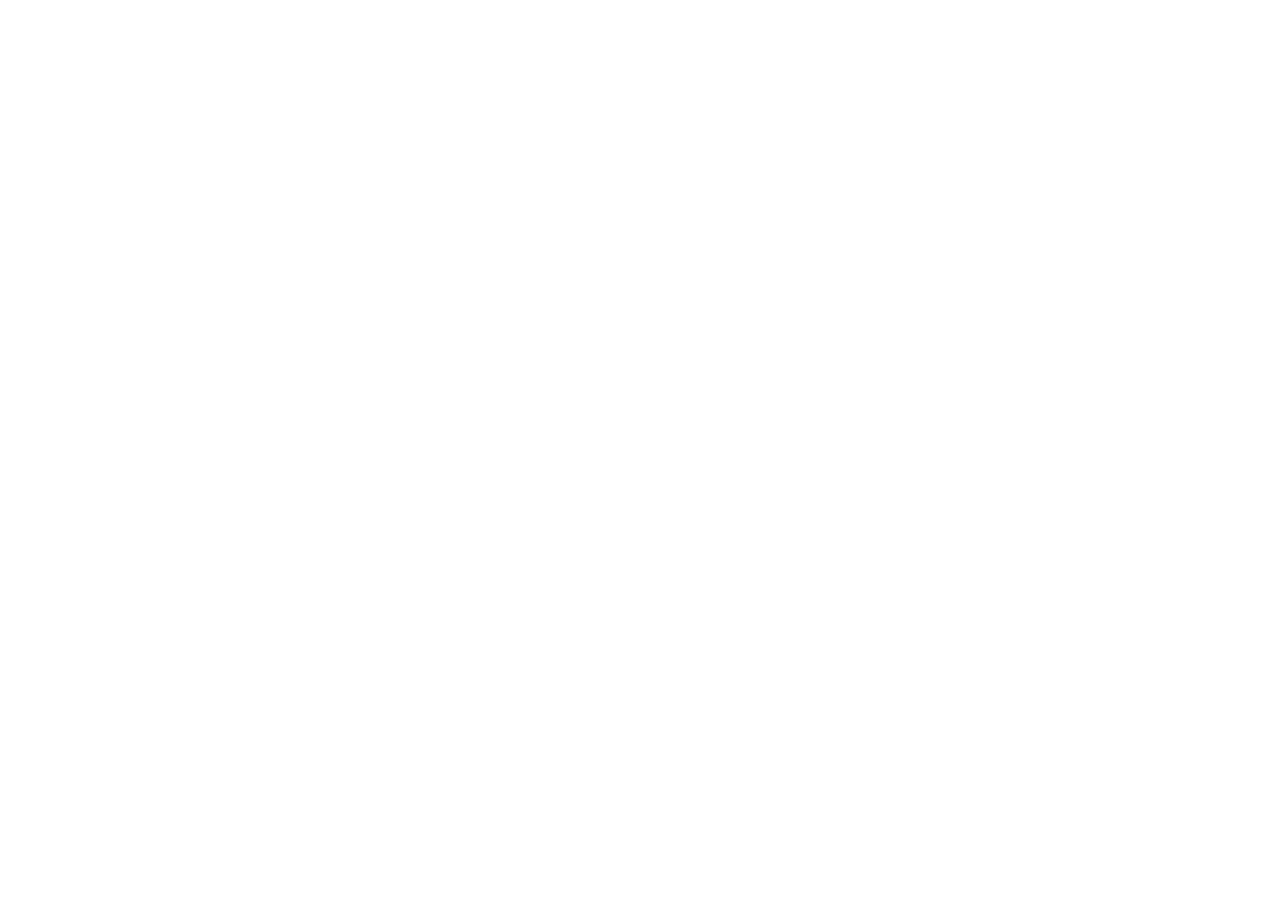
==== pages/donate/index.html @ bb73baeb "docs: upload all files" ====
<!DOCTYPE html>
<html lang="en">
  <head>
    <meta charset="UTF-8" />
    <meta name="viewport" content="width=device-width, initial-scale=1.0" />
    <meta http-equiv="X-UA-Compatible" content="ie=edge" />
    <link rel="icon" href="../../assets/icons/bamboo.png" />
    <link rel="stylesheet" href="" />
    <title>Online Zoo</title>
  </head>
  <body>
  </body>
</html>
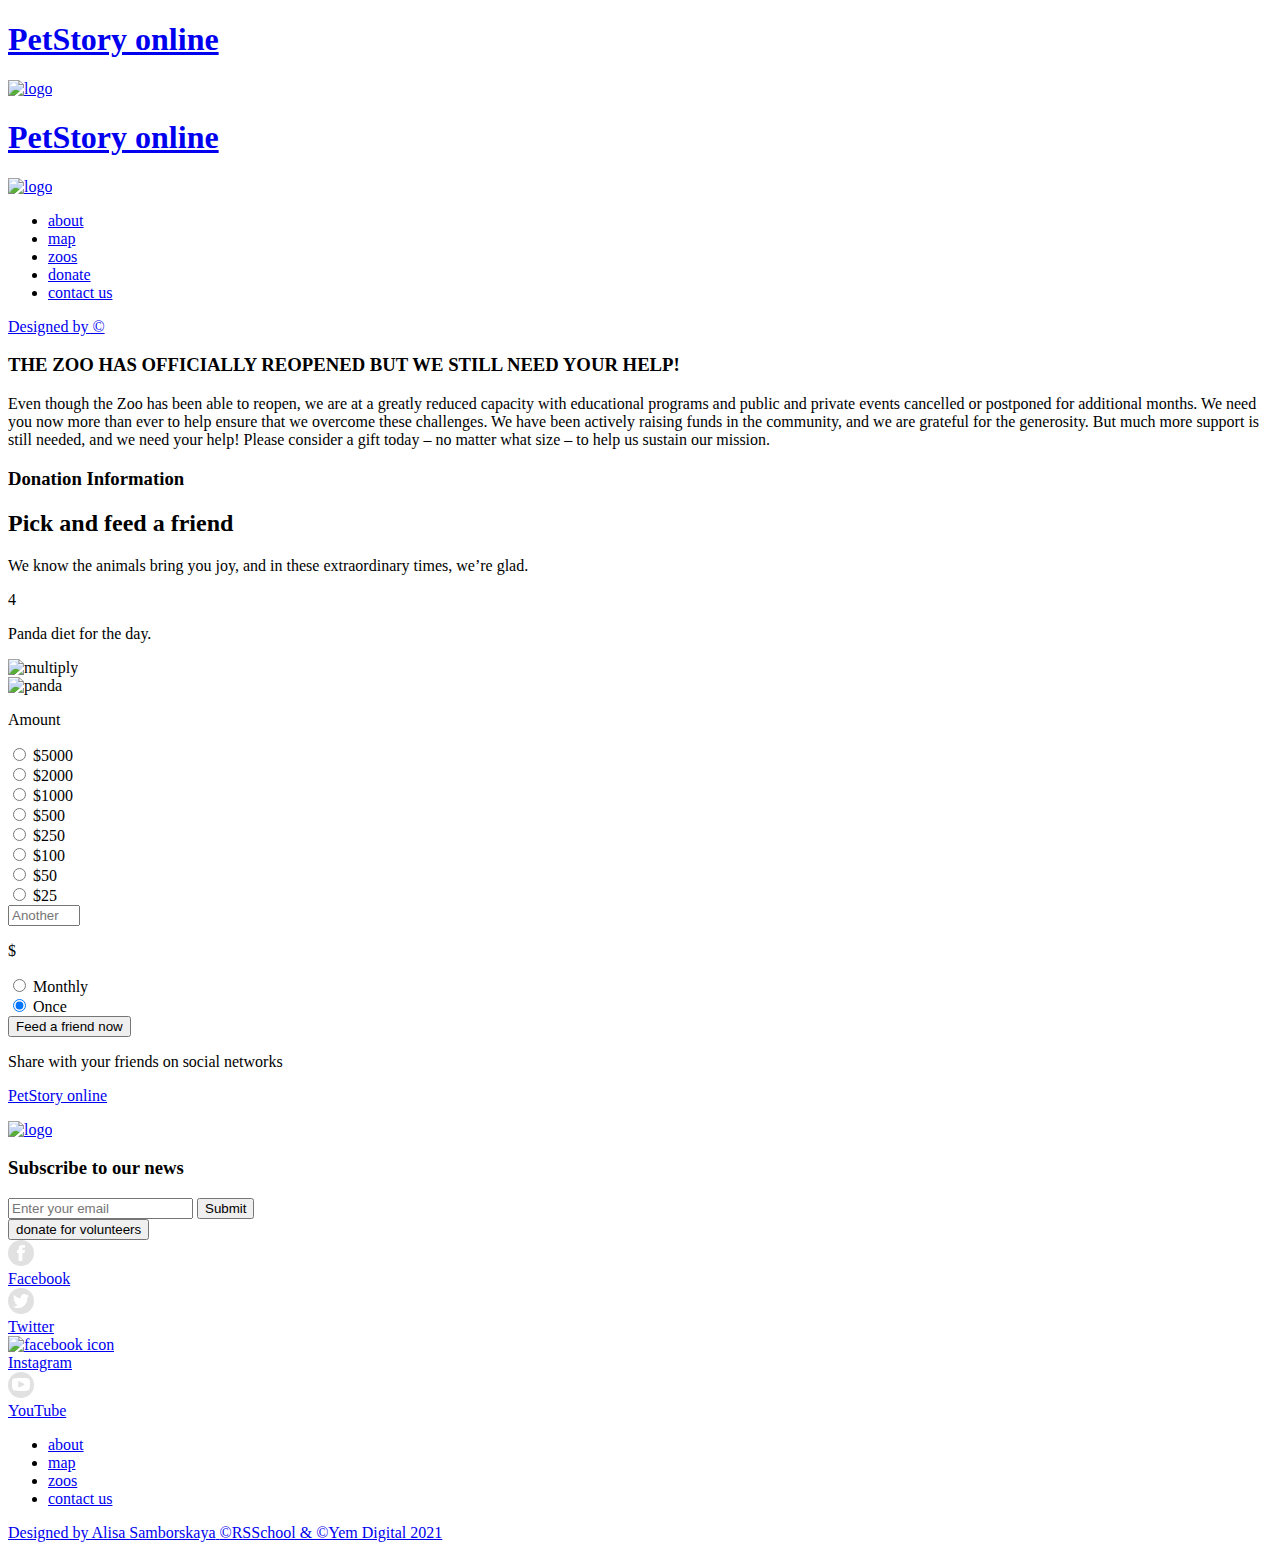
==== commit 130d4192: "update: index.html" ====
--- a/pages/donate/index.html
+++ b/pages/donate/index.html
@@ -1,13 +1,255 @@
 <!DOCTYPE html>
 <html lang="en">
-  <head>
-    <meta charset="UTF-8" />
-    <meta name="viewport" content="width=device-width, initial-scale=1.0" />
-    <meta http-equiv="X-UA-Compatible" content="ie=edge" />
-    <link rel="icon" href="../../assets/icons/bamboo.png" />
-    <link rel="stylesheet" href="" />
-    <title>Online Zoo</title>
-  </head>
-  <body>
-  </body>
+<head>
+    <meta charset="UTF-8">
+    <meta http-equiv="X-UA-Compatible" content="IE=edge">
+    <meta name="viewport" content="width=device-width, initial-scale=1.0">
+    <title>Donate</title>
+    <link rel="stylesheet" href="../../assets/styles/normalize.css">
+    <link rel="stylesheet" href="./style.css">
+    <link rel="icon" href="../../assets/icons/panda_icon.svg">
+</head>
+<body>
+    <div class="dark__wrapper"></div>
+    <header class="header" id="header">
+        <div class="container">
+            <div class="container__640">
+                <a href="../main/index.html">
+                    <div class="header__logo_640">
+                        <h1 class="logo__title_640">
+                            PetStory online
+                        </h1>
+                        <img class="logo__icon_640" src="../../assets/icons/bamboo.svg" alt="logo">
+                    </div>
+                </a>
+                <div class="header__burger burger">
+                    <span class="burger__line burger__line__first"></span>
+                    <span class="burger__line burger__line__second"></span>
+                    <span class="burger__line burger__line__third"></span>
+                </div>
+            </div>
+            <div class="header__container">
+                <a href="../main/index.html">
+                    <div class="header__logo">
+                        <h1 class="logo__title">
+                            PetStory online
+                        </h1>
+                        <img class="logo__icon" src="../../assets/icons/bamboo.svg" alt="logo">
+                    </div>
+                </a>
+                <nav class="nav">
+                    <ul class="header__list">
+                        <li class="header__item about__header">
+                            <a href="../main/index.html">about</a>
+                        </li>
+                        <li class="header__item">
+                            <a href="#map" class="header_link">map</a>
+                        </li>
+                        <li class="header__item">
+                            <a href="#zoos" class="header_link">zoos</a>
+                        </li>
+                        <li class="header__item donate__header">
+                            <a href="../donate/index.html" class="header_link">donate</a>
+                        </li>
+                        <li class="header__item">
+                            <a href="#contact" class="header_link">contact us</a>
+                        </li>
+                    </ul>
+                    <div class="design" id="design">
+                        <a href="https://www.figma.com/file/jfEFwkXVj1WRq7sUHDr8os/PetStory-online" target="_blank"><p class="design__link">Designed by &copy;</p></a> 
+                    </div>
+                    <div class="nav__close">
+                        <span class="nav__close__line"></span>
+                        <span class="nav__close__line"></span>
+                    </div>
+                </nav>
+            </div>
+        </div>
+    </header>
+    <main class="main">
+        <div class="intro"></div>
+        <section class="donate">
+            <div class="container">
+                <h3 class="donate__title">THE ZOO HAS OFFICIALLY REOPENED BUT WE STILL NEED YOUR HELP!</h3>
+                <p class="text">Even though the Zoo has been able to reopen, we are at a greatly reduced capacity with educational programs and public and private events cancelled or postponed for additional months. We need you now more than ever to help ensure that we overcome these challenges. We have been actively raising funds in the community, and we are grateful for the generosity.  But much more support is still needed, and we need your help! Please consider a gift today – no matter what size – to help us sustain our mission.</p>
+                <h3 class="information">Donation Information</h3>
+                <div class="pick__container">
+                    <h2 class="pick__title">Pick and feed a friend</h2>
+                    <p class="pick__info">We know the animals bring you joy, and in these extraordinary times, we’re glad.</p>
+                    <div class="panda__box">
+                        <div class="number">
+                            <p class="four">4</p>
+                            <p class="number__text">Panda diet for the day.</p>
+                        </div>
+                        <div class="multiply">
+                            <img src="../../assets/icons/x_icon.svg" alt="multiply" class="multiply__img">
+                        </div>
+                        <div class="panda">
+                            <img src="../../assets/icons/panda.svg" alt="panda" class="panda__img">
+                        </div>
+                    </div>
+                    <p class="amount">Amount</p>
+                    <div class="gradation__box">
+                        <div class="gradation__line">
+                            <div class="circle__box">
+                                <div class="gradation__circle value__5000">
+                                    <input type="radio" id="circle1" name="radio__range" class="radio__range" value="5000">
+                                    <label for="circle1" class="radio__range__label">
+                                        <span class='border1'></span><span class='border2'></span>
+                                        <span class="value"><span class="dollar__sign">&#36;</span>5000</span>
+                                    </label>
+                                </div>
+                                <div class="gradation__circle value__2000">
+                                    <input type="radio" id="circle2" name="radio__range" class="radio__range" value="2000">
+                                    <label for="circle2" class="radio__range__label">
+                                        <span class='border1'></span><span class='border2'></span>
+                                        <span class="value"><span class="dollar__sign">&#36;</span>2000</span>
+                                    </label>
+                                </div>
+                                <div class="gradation__circle value__1000">
+                                    <input type="radio" id="circle3" name="radio__range" class="radio__range" value="1000">
+                                    <label for="circle3" class="radio__range__label">
+                                        <span class='border1'></span><span class='border2'></span>
+                                        <span class="value"><span class="dollar__sign">&#36;</span>1000</span>
+                                    </label>
+                                </div>
+                                <div class="gradation__circle">
+                                    <input type="radio" id="circle4" name="radio__range" class="radio__range" value="500">
+                                    <label for="circle4" class="radio__range__label">
+                                        <span class='border1'></span><span class='border2'></span>
+                                        <span class="value"><span class="dollar__sign">&#36;</span>500</span>
+                                    </label>
+                                </div>
+                                <div class="gradation__circle">
+                                    <input type="radio" id="circle5" name="radio__range" class="radio__range" value="250">
+                                    <label for="circle5" class="radio__range__label">
+                                        <span class='border1'></span><span class='border2'></span>
+                                        <span class="value"><span class="dollar__sign">&#36;</span>250</span>
+                                    </label>
+                                </div>
+                                <div class="gradation__circle value__100">
+                                    <input type="radio" id="circle6" name="radio__range" class="radio__range" value="100">
+                                    <label for="circle6" class="radio__range__label">
+                                        <span class='border1'></span><span class='border2'></span>
+                                        <span class="value"><span class="dollar__sign">&#36;</span>100</span>
+                                    </label>
+                                </div>
+                                <div class="gradation__circle">
+                                    <input type="radio" id="circle7" name="radio__range" class="radio__range" value="50">
+                                    <label for="circle7" class="radio__range__label">
+                                        <span class='border1'></span><span class='border2'></span>
+                                        <span class="value"><span class="dollar__sign">&#36;</span>50</span>
+                                    </label>
+                                </div>
+                                <div class="gradation__circle">
+                                    <input type="radio" id="circle8" name="radio__range" class="radio__range" value="25">
+                                    <label for="circle8" class="radio__range__label">
+                                        <span class='border1'></span><span class='border2'></span>
+                                        <span class="value"><span class="dollar__sign">&#36;</span>25</span>
+                                    </label>
+                                </div>
+                            </div>
+                        </div>
+                    </div>
+                    <form class="amount__form" onsubmit="return false;">
+                        <div class="input__box">
+                            <input type="number" name="amount__input" onfocus="this.value=''" class="amount__input" placeholder="Another amount" max="9999" min="1" oninput="javascript:setTimeout (()=>{ maxLength = 4; if (this.value.length > this.maxLength) this.value = this.value.slice(0, this.maxLength)},1000)">
+                            <p class="input__dollar__sign">&#36;</p>
+                        </div>
+                        <div class="radio__container">
+                            <div class="first__radio">
+                                <input type="radio" id="monthly" name="radio" class="radio">
+                                <label for="monthly" class="radio__label">Monthly</label>
+                            </div>
+                            <div class="second__radio">
+                                <input type="radio" id="once" name="radio" class="radio" checked>
+                                <label for="once" class="radio__label">Once</label>
+                            </div>
+                        </div>
+                        <button class="amount__button button">Feed a friend now</button>
+                        <p class="amount__text">Share with your friends on social networks </p>
+                    </form>
+                </div>
+            </div>
+        </section>
+    </main>
+    <footer class="footer" id="contact">   
+        <div class="container">
+            <div class="footer__container">
+                <div class="top__part">
+                    <a href="../main/index.html">
+                        <div class="footer__logo">
+                            <p class="footer__logo__title">
+                                PetStory online
+                            </p> 
+                            <img class="footer__logo__icon" src="../../assets/icons/bamboo.svg" alt="logo">
+                        </div>
+                    </a>
+                    <div class="submit__container">
+                        <h3 class="footer__title">Subscribe to our news</h3>
+                        <form class="submit">
+                            <input type="email" required class="submit__input" placeholder="Enter your email">
+                            <button class="submit__button">Submit</button>
+                        </form>
+                    </div>
+                </div>
+                <form action="../donate/index.html" class="button__container__footer">
+                        <button class="footer__button button__square">donate for volunteers</button>
+                </form>
+                <div class="bottom__part">
+                    <div class="socials__container">
+                        <a href="https://www.facebook.com/" target="_blank" class="social__container">
+                            <div class="social__circle">
+                                <img src="../../assets/icons/facebook.svg" alt="facebook icon">
+                            </div>
+                            <div class="social__name">Facebook</div>
+                        </a>
+                        <a href="https://twitter.com/" target="_blank" class="social__container">
+                            <div class="social__circle">
+                                <img src="../../assets/icons/twitter.svg" alt="facebook icon">
+                            </div>
+                            <div class="social__name">Twitter</div>
+                        </a>
+                        <a href="https://www.instagram.com/" target="_blank" class="social__container">
+                            <div class="social__circle">
+                                <img src="../../assets/icons/inst.svg" alt="facebook icon">
+                            </div>
+                            <div class="social__name">Instagram</div>
+                        </a>
+                        <a href="https://www.youtube.com/" target="_blank" class="social__container">
+                            <div class="social__circle">
+                                <img src="../../assets/icons/youtube.svg" alt="facebook icon">
+                            </div>
+                            <div class="social__name">YouTube</div>
+                        </a>
+                    </div>
+                    <nav class="nav_footer">
+                        <ul class="footer__list">
+                            <li class="footer__item about">
+                                <a href="../main/index.html">about</a>
+                            </li>
+                            <li class="footer__item">
+                                <a href="#map" class="footer_link">map</a>
+                            </li>
+                            <li class="footer__item">
+                                <a href="#zoos" class="footer_link">zoos</a>
+                            </li>
+                            <li class="footer__item">
+                                <a href="#contact" class="footer_link">contact us</a>
+                            </li>
+                        </ul>
+                    </nav>
+                    <div class="footer__link">
+                        <a class="footer__info" href="#design">
+                            <span class="footer__span">Designed by Alisa Samborskaya</span>
+                            <span class="footer__span">&copy;RSSchool & &copy;Yem Digital 2021</span>
+                        </a>
+                    </div>
+                </div>
+            </div>
+        </div>
+    </footer>
+    <script src="./script.js"></script>
+    <script src="../main/burger.js"></script>
+</body>
 </html>
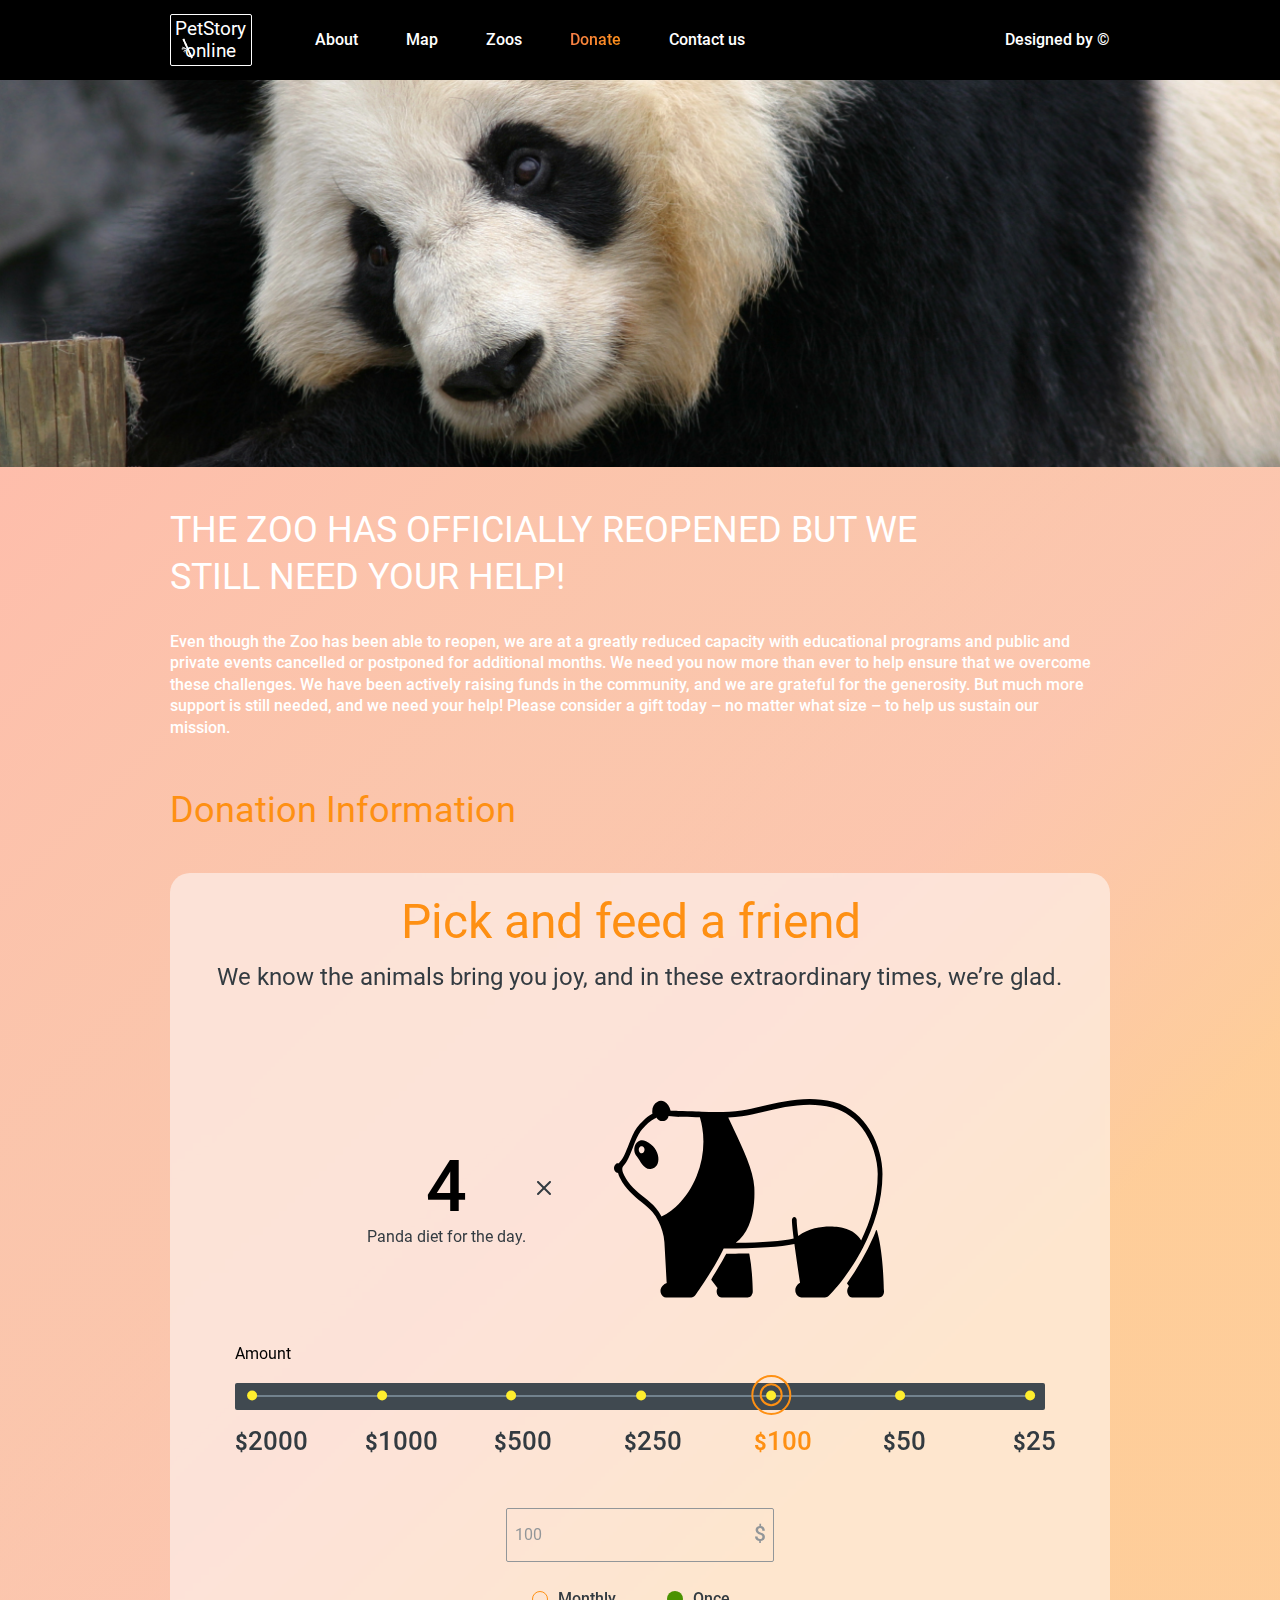
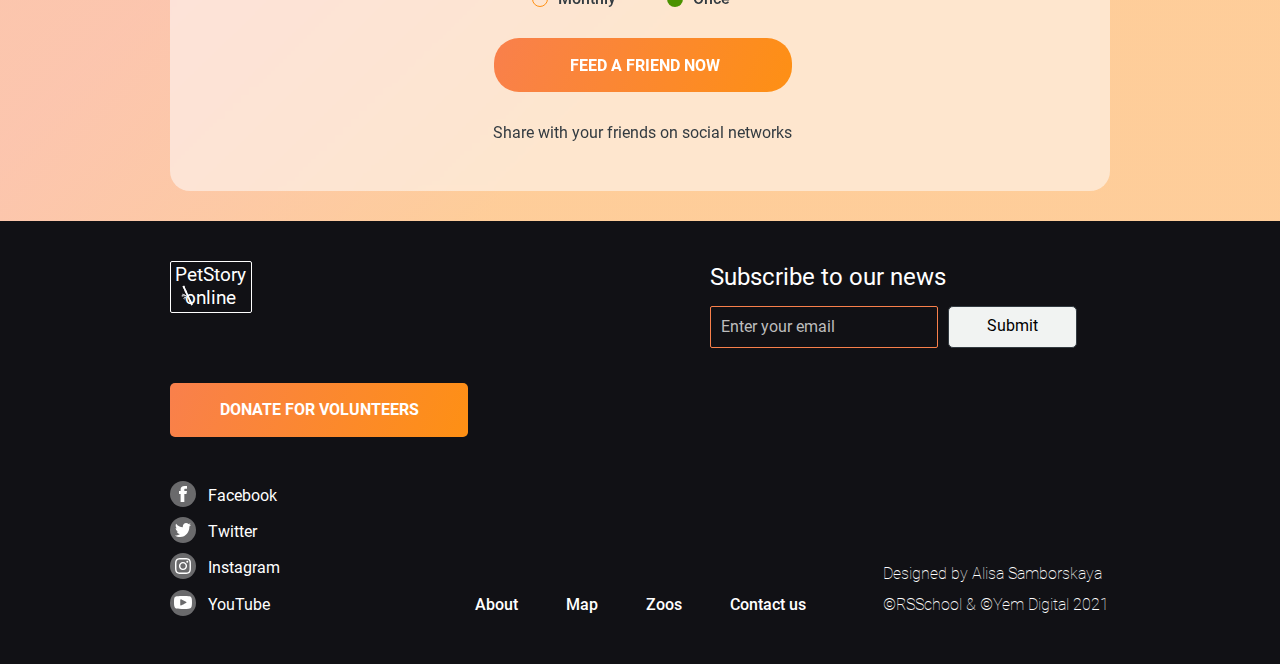
==== commit 7a057b6c: "add: upload all resources" ====
--- a/pages/donate/index.html
+++ b/pages/donate/index.html
@@ -1,255 +1,255 @@
-<!DOCTYPE html>
-<html lang="en">
-<head>
-    <meta charset="UTF-8">
-    <meta http-equiv="X-UA-Compatible" content="IE=edge">
-    <meta name="viewport" content="width=device-width, initial-scale=1.0">
-    <title>Donate</title>
-    <link rel="stylesheet" href="../../assets/styles/normalize.css">
-    <link rel="stylesheet" href="./style.css">
-    <link rel="icon" href="../../assets/icons/panda_icon.svg">
-</head>
-<body>
-    <div class="dark__wrapper"></div>
-    <header class="header" id="header">
-        <div class="container">
-            <div class="container__640">
-                <a href="../main/index.html">
-                    <div class="header__logo_640">
-                        <h1 class="logo__title_640">
-                            PetStory online
-                        </h1>
-                        <img class="logo__icon_640" src="../../assets/icons/bamboo.svg" alt="logo">
-                    </div>
-                </a>
-                <div class="header__burger burger">
-                    <span class="burger__line burger__line__first"></span>
-                    <span class="burger__line burger__line__second"></span>
-                    <span class="burger__line burger__line__third"></span>
-                </div>
-            </div>
-            <div class="header__container">
-                <a href="../main/index.html">
-                    <div class="header__logo">
-                        <h1 class="logo__title">
-                            PetStory online
-                        </h1>
-                        <img class="logo__icon" src="../../assets/icons/bamboo.svg" alt="logo">
-                    </div>
-                </a>
-                <nav class="nav">
-                    <ul class="header__list">
-                        <li class="header__item about__header">
-                            <a href="../main/index.html">about</a>
-                        </li>
-                        <li class="header__item">
-                            <a href="#map" class="header_link">map</a>
-                        </li>
-                        <li class="header__item">
-                            <a href="#zoos" class="header_link">zoos</a>
-                        </li>
-                        <li class="header__item donate__header">
-                            <a href="../donate/index.html" class="header_link">donate</a>
-                        </li>
-                        <li class="header__item">
-                            <a href="#contact" class="header_link">contact us</a>
-                        </li>
-                    </ul>
-                    <div class="design" id="design">
-                        <a href="https://www.figma.com/file/jfEFwkXVj1WRq7sUHDr8os/PetStory-online" target="_blank"><p class="design__link">Designed by &copy;</p></a> 
-                    </div>
-                    <div class="nav__close">
-                        <span class="nav__close__line"></span>
-                        <span class="nav__close__line"></span>
-                    </div>
-                </nav>
-            </div>
-        </div>
-    </header>
-    <main class="main">
-        <div class="intro"></div>
-        <section class="donate">
-            <div class="container">
-                <h3 class="donate__title">THE ZOO HAS OFFICIALLY REOPENED BUT WE STILL NEED YOUR HELP!</h3>
-                <p class="text">Even though the Zoo has been able to reopen, we are at a greatly reduced capacity with educational programs and public and private events cancelled or postponed for additional months. We need you now more than ever to help ensure that we overcome these challenges. We have been actively raising funds in the community, and we are grateful for the generosity.  But much more support is still needed, and we need your help! Please consider a gift today – no matter what size – to help us sustain our mission.</p>
-                <h3 class="information">Donation Information</h3>
-                <div class="pick__container">
-                    <h2 class="pick__title">Pick and feed a friend</h2>
-                    <p class="pick__info">We know the animals bring you joy, and in these extraordinary times, we’re glad.</p>
-                    <div class="panda__box">
-                        <div class="number">
-                            <p class="four">4</p>
-                            <p class="number__text">Panda diet for the day.</p>
-                        </div>
-                        <div class="multiply">
-                            <img src="../../assets/icons/x_icon.svg" alt="multiply" class="multiply__img">
-                        </div>
-                        <div class="panda">
-                            <img src="../../assets/icons/panda.svg" alt="panda" class="panda__img">
-                        </div>
-                    </div>
-                    <p class="amount">Amount</p>
-                    <div class="gradation__box">
-                        <div class="gradation__line">
-                            <div class="circle__box">
-                                <div class="gradation__circle value__5000">
-                                    <input type="radio" id="circle1" name="radio__range" class="radio__range" value="5000">
-                                    <label for="circle1" class="radio__range__label">
-                                        <span class='border1'></span><span class='border2'></span>
-                                        <span class="value"><span class="dollar__sign">&#36;</span>5000</span>
-                                    </label>
-                                </div>
-                                <div class="gradation__circle value__2000">
-                                    <input type="radio" id="circle2" name="radio__range" class="radio__range" value="2000">
-                                    <label for="circle2" class="radio__range__label">
-                                        <span class='border1'></span><span class='border2'></span>
-                                        <span class="value"><span class="dollar__sign">&#36;</span>2000</span>
-                                    </label>
-                                </div>
-                                <div class="gradation__circle value__1000">
-                                    <input type="radio" id="circle3" name="radio__range" class="radio__range" value="1000">
-                                    <label for="circle3" class="radio__range__label">
-                                        <span class='border1'></span><span class='border2'></span>
-                                        <span class="value"><span class="dollar__sign">&#36;</span>1000</span>
-                                    </label>
-                                </div>
-                                <div class="gradation__circle">
-                                    <input type="radio" id="circle4" name="radio__range" class="radio__range" value="500">
-                                    <label for="circle4" class="radio__range__label">
-                                        <span class='border1'></span><span class='border2'></span>
-                                        <span class="value"><span class="dollar__sign">&#36;</span>500</span>
-                                    </label>
-                                </div>
-                                <div class="gradation__circle">
-                                    <input type="radio" id="circle5" name="radio__range" class="radio__range" value="250">
-                                    <label for="circle5" class="radio__range__label">
-                                        <span class='border1'></span><span class='border2'></span>
-                                        <span class="value"><span class="dollar__sign">&#36;</span>250</span>
-                                    </label>
-                                </div>
-                                <div class="gradation__circle value__100">
-                                    <input type="radio" id="circle6" name="radio__range" class="radio__range" value="100">
-                                    <label for="circle6" class="radio__range__label">
-                                        <span class='border1'></span><span class='border2'></span>
-                                        <span class="value"><span class="dollar__sign">&#36;</span>100</span>
-                                    </label>
-                                </div>
-                                <div class="gradation__circle">
-                                    <input type="radio" id="circle7" name="radio__range" class="radio__range" value="50">
-                                    <label for="circle7" class="radio__range__label">
-                                        <span class='border1'></span><span class='border2'></span>
-                                        <span class="value"><span class="dollar__sign">&#36;</span>50</span>
-                                    </label>
-                                </div>
-                                <div class="gradation__circle">
-                                    <input type="radio" id="circle8" name="radio__range" class="radio__range" value="25">
-                                    <label for="circle8" class="radio__range__label">
-                                        <span class='border1'></span><span class='border2'></span>
-                                        <span class="value"><span class="dollar__sign">&#36;</span>25</span>
-                                    </label>
-                                </div>
-                            </div>
-                        </div>
-                    </div>
-                    <form class="amount__form" onsubmit="return false;">
-                        <div class="input__box">
-                            <input type="number" name="amount__input" onfocus="this.value=''" class="amount__input" placeholder="Another amount" max="9999" min="1" oninput="javascript:setTimeout (()=>{ maxLength = 4; if (this.value.length > this.maxLength) this.value = this.value.slice(0, this.maxLength)},1000)">
-                            <p class="input__dollar__sign">&#36;</p>
-                        </div>
-                        <div class="radio__container">
-                            <div class="first__radio">
-                                <input type="radio" id="monthly" name="radio" class="radio">
-                                <label for="monthly" class="radio__label">Monthly</label>
-                            </div>
-                            <div class="second__radio">
-                                <input type="radio" id="once" name="radio" class="radio" checked>
-                                <label for="once" class="radio__label">Once</label>
-                            </div>
-                        </div>
-                        <button class="amount__button button">Feed a friend now</button>
-                        <p class="amount__text">Share with your friends on social networks </p>
-                    </form>
-                </div>
-            </div>
-        </section>
-    </main>
-    <footer class="footer" id="contact">   
-        <div class="container">
-            <div class="footer__container">
-                <div class="top__part">
-                    <a href="../main/index.html">
-                        <div class="footer__logo">
-                            <p class="footer__logo__title">
-                                PetStory online
-                            </p> 
-                            <img class="footer__logo__icon" src="../../assets/icons/bamboo.svg" alt="logo">
-                        </div>
-                    </a>
-                    <div class="submit__container">
-                        <h3 class="footer__title">Subscribe to our news</h3>
-                        <form class="submit">
-                            <input type="email" required class="submit__input" placeholder="Enter your email">
-                            <button class="submit__button">Submit</button>
-                        </form>
-                    </div>
-                </div>
-                <form action="../donate/index.html" class="button__container__footer">
-                        <button class="footer__button button__square">donate for volunteers</button>
-                </form>
-                <div class="bottom__part">
-                    <div class="socials__container">
-                        <a href="https://www.facebook.com/" target="_blank" class="social__container">
-                            <div class="social__circle">
-                                <img src="../../assets/icons/facebook.svg" alt="facebook icon">
-                            </div>
-                            <div class="social__name">Facebook</div>
-                        </a>
-                        <a href="https://twitter.com/" target="_blank" class="social__container">
-                            <div class="social__circle">
-                                <img src="../../assets/icons/twitter.svg" alt="facebook icon">
-                            </div>
-                            <div class="social__name">Twitter</div>
-                        </a>
-                        <a href="https://www.instagram.com/" target="_blank" class="social__container">
-                            <div class="social__circle">
-                                <img src="../../assets/icons/inst.svg" alt="facebook icon">
-                            </div>
-                            <div class="social__name">Instagram</div>
-                        </a>
-                        <a href="https://www.youtube.com/" target="_blank" class="social__container">
-                            <div class="social__circle">
-                                <img src="../../assets/icons/youtube.svg" alt="facebook icon">
-                            </div>
-                            <div class="social__name">YouTube</div>
-                        </a>
-                    </div>
-                    <nav class="nav_footer">
-                        <ul class="footer__list">
-                            <li class="footer__item about">
-                                <a href="../main/index.html">about</a>
-                            </li>
-                            <li class="footer__item">
-                                <a href="#map" class="footer_link">map</a>
-                            </li>
-                            <li class="footer__item">
-                                <a href="#zoos" class="footer_link">zoos</a>
-                            </li>
-                            <li class="footer__item">
-                                <a href="#contact" class="footer_link">contact us</a>
-                            </li>
-                        </ul>
-                    </nav>
-                    <div class="footer__link">
-                        <a class="footer__info" href="#design">
-                            <span class="footer__span">Designed by Alisa Samborskaya</span>
-                            <span class="footer__span">&copy;RSSchool & &copy;Yem Digital 2021</span>
-                        </a>
-                    </div>
-                </div>
-            </div>
-        </div>
-    </footer>
-    <script src="./script.js"></script>
-    <script src="../main/burger.js"></script>
-</body>
-</html>
+<!DOCTYPE html>
+<html lang="en">
+<head>
+    <meta charset="UTF-8">
+    <meta http-equiv="X-UA-Compatible" content="IE=edge">
+    <meta name="viewport" content="width=device-width, initial-scale=1.0">
+    <title>Donate</title>
+    <link rel="stylesheet" href="../../assets/styles/normalize.css">
+    <link rel="stylesheet" href="./style.css">
+    <link rel="icon" href="../../assets/icons/panda_icon.svg">
+</head>
+<body>
+    <div class="dark__wrapper"></div>
+    <header class="header" id="header">
+        <div class="container">
+            <div class="container__640">
+                <a href="../main/index.html">
+                    <div class="header__logo_640">
+                        <h1 class="logo__title_640">
+                            PetStory online
+                        </h1>
+                        <img class="logo__icon_640" src="../../assets/icons/bamboo.svg" alt="logo">
+                    </div>
+                </a>
+                <div class="header__burger burger">
+                    <span class="burger__line burger__line__first"></span>
+                    <span class="burger__line burger__line__second"></span>
+                    <span class="burger__line burger__line__third"></span>
+                </div>
+            </div>
+            <div class="header__container">
+                <a href="../main/index.html">
+                    <div class="header__logo">
+                        <h1 class="logo__title">
+                            PetStory online
+                        </h1>
+                        <img class="logo__icon" src="../../assets/icons/bamboo.svg" alt="logo">
+                    </div>
+                </a>
+                <nav class="nav">
+                    <ul class="header__list">
+                        <li class="header__item about__header">
+                            <a href="../main/index.html">about</a>
+                        </li>
+                        <li class="header__item">
+                            <a href="#map" class="header_link">map</a>
+                        </li>
+                        <li class="header__item">
+                            <a href="#zoos" class="header_link">zoos</a>
+                        </li>
+                        <li class="header__item donate__header">
+                            <a href="../donate/index.html" class="header_link">donate</a>
+                        </li>
+                        <li class="header__item">
+                            <a href="#contact" class="header_link">contact us</a>
+                        </li>
+                    </ul>
+                    <div class="design" id="design">
+                        <a href="https://www.figma.com/file/jfEFwkXVj1WRq7sUHDr8os/PetStory-online" target="_blank"><p class="design__link">Designed by &copy;</p></a> 
+                    </div>
+                    <div class="nav__close">
+                        <span class="nav__close__line"></span>
+                        <span class="nav__close__line"></span>
+                    </div>
+                </nav>
+            </div>
+        </div>
+    </header>
+    <main class="main">
+        <div class="intro"></div>
+        <section class="donate">
+            <div class="container">
+                <h3 class="donate__title">THE ZOO HAS OFFICIALLY REOPENED BUT WE STILL NEED YOUR HELP!</h3>
+                <p class="text">Even though the Zoo has been able to reopen, we are at a greatly reduced capacity with educational programs and public and private events cancelled or postponed for additional months. We need you now more than ever to help ensure that we overcome these challenges. We have been actively raising funds in the community, and we are grateful for the generosity.  But much more support is still needed, and we need your help! Please consider a gift today – no matter what size – to help us sustain our mission.</p>
+                <h3 class="information">Donation Information</h3>
+                <div class="pick__container">
+                    <h2 class="pick__title">Pick and feed a friend</h2>
+                    <p class="pick__info">We know the animals bring you joy, and in these extraordinary times, we’re glad.</p>
+                    <div class="panda__box">
+                        <div class="number">
+                            <p class="four">4</p>
+                            <p class="number__text">Panda diet for the day.</p>
+                        </div>
+                        <div class="multiply">
+                            <img src="../../assets/icons/x_icon.svg" alt="multiply" class="multiply__img">
+                        </div>
+                        <div class="panda">
+                            <img src="../../assets/icons/panda.svg" alt="panda" class="panda__img">
+                        </div>
+                    </div>
+                    <p class="amount">Amount</p>
+                    <div class="gradation__box">
+                        <div class="gradation__line">
+                            <div class="circle__box">
+                                <div class="gradation__circle value__5000">
+                                    <input type="radio" id="circle1" name="radio__range" class="radio__range" value="5000">
+                                    <label for="circle1" class="radio__range__label">
+                                        <span class='border1'></span><span class='border2'></span>
+                                        <span class="value"><span class="dollar__sign">&#36;</span>5000</span>
+                                    </label>
+                                </div>
+                                <div class="gradation__circle value__2000">
+                                    <input type="radio" id="circle2" name="radio__range" class="radio__range" value="2000">
+                                    <label for="circle2" class="radio__range__label">
+                                        <span class='border1'></span><span class='border2'></span>
+                                        <span class="value"><span class="dollar__sign">&#36;</span>2000</span>
+                                    </label>
+                                </div>
+                                <div class="gradation__circle value__1000">
+                                    <input type="radio" id="circle3" name="radio__range" class="radio__range" value="1000">
+                                    <label for="circle3" class="radio__range__label">
+                                        <span class='border1'></span><span class='border2'></span>
+                                        <span class="value"><span class="dollar__sign">&#36;</span>1000</span>
+                                    </label>
+                                </div>
+                                <div class="gradation__circle">
+                                    <input type="radio" id="circle4" name="radio__range" class="radio__range" value="500">
+                                    <label for="circle4" class="radio__range__label">
+                                        <span class='border1'></span><span class='border2'></span>
+                                        <span class="value"><span class="dollar__sign">&#36;</span>500</span>
+                                    </label>
+                                </div>
+                                <div class="gradation__circle">
+                                    <input type="radio" id="circle5" name="radio__range" class="radio__range" value="250">
+                                    <label for="circle5" class="radio__range__label">
+                                        <span class='border1'></span><span class='border2'></span>
+                                        <span class="value"><span class="dollar__sign">&#36;</span>250</span>
+                                    </label>
+                                </div>
+                                <div class="gradation__circle value__100">
+                                    <input type="radio" id="circle6" name="radio__range" class="radio__range" value="100">
+                                    <label for="circle6" class="radio__range__label">
+                                        <span class='border1'></span><span class='border2'></span>
+                                        <span class="value"><span class="dollar__sign">&#36;</span>100</span>
+                                    </label>
+                                </div>
+                                <div class="gradation__circle">
+                                    <input type="radio" id="circle7" name="radio__range" class="radio__range" value="50">
+                                    <label for="circle7" class="radio__range__label">
+                                        <span class='border1'></span><span class='border2'></span>
+                                        <span class="value"><span class="dollar__sign">&#36;</span>50</span>
+                                    </label>
+                                </div>
+                                <div class="gradation__circle">
+                                    <input type="radio" id="circle8" name="radio__range" class="radio__range" value="25">
+                                    <label for="circle8" class="radio__range__label">
+                                        <span class='border1'></span><span class='border2'></span>
+                                        <span class="value"><span class="dollar__sign">&#36;</span>25</span>
+                                    </label>
+                                </div>
+                            </div>
+                        </div>
+                    </div>
+                    <form class="amount__form" onsubmit="return false;">
+                        <div class="input__box">
+                            <input type="number" name="amount__input" onfocus="this.value=''" class="amount__input" placeholder="Another amount" max="9999" min="1" oninput="javascript:setTimeout (()=>{ maxLength = 4; if (this.value.length > this.maxLength) this.value = this.value.slice(0, this.maxLength)},1000)">
+                            <p class="input__dollar__sign">&#36;</p>
+                        </div>
+                        <div class="radio__container">
+                            <div class="first__radio">
+                                <input type="radio" id="monthly" name="radio" class="radio">
+                                <label for="monthly" class="radio__label">Monthly</label>
+                            </div>
+                            <div class="second__radio">
+                                <input type="radio" id="once" name="radio" class="radio" checked>
+                                <label for="once" class="radio__label">Once</label>
+                            </div>
+                        </div>
+                        <button class="amount__button button">Feed a friend now</button>
+                        <p class="amount__text">Share with your friends on social networks </p>
+                    </form>
+                </div>
+            </div>
+        </section>
+    </main>
+    <footer class="footer" id="contact">   
+        <div class="container">
+            <div class="footer__container">
+                <div class="top__part">
+                    <a href="../main/index.html">
+                        <div class="footer__logo">
+                            <p class="footer__logo__title">
+                                PetStory online
+                            </p> 
+                            <img class="footer__logo__icon" src="../../assets/icons/bamboo.svg" alt="logo">
+                        </div>
+                    </a>
+                    <div class="submit__container">
+                        <h3 class="footer__title">Subscribe to our news</h3>
+                        <form class="submit">
+                            <input type="email" required class="submit__input" placeholder="Enter your email">
+                            <button class="submit__button">Submit</button>
+                        </form>
+                    </div>
+                </div>
+                <form action="../donate/index.html" class="button__container__footer">
+                        <button class="footer__button button__square">donate for volunteers</button>
+                </form>
+                <div class="bottom__part">
+                    <div class="socials__container">
+                        <a href="https://www.facebook.com/" target="_blank" class="social__container">
+                            <div class="social__circle">
+                                <img src="../../assets/icons/facebook.svg" alt="facebook icon">
+                            </div>
+                            <div class="social__name">Facebook</div>
+                        </a>
+                        <a href="https://twitter.com/" target="_blank" class="social__container">
+                            <div class="social__circle">
+                                <img src="../../assets/icons/twitter.svg" alt="facebook icon">
+                            </div>
+                            <div class="social__name">Twitter</div>
+                        </a>
+                        <a href="https://www.instagram.com/" target="_blank" class="social__container">
+                            <div class="social__circle">
+                                <img src="../../assets/icons/inst.svg" alt="facebook icon">
+                            </div>
+                            <div class="social__name">Instagram</div>
+                        </a>
+                        <a href="https://www.youtube.com/" target="_blank" class="social__container">
+                            <div class="social__circle">
+                                <img src="../../assets/icons/youtube.svg" alt="facebook icon">
+                            </div>
+                            <div class="social__name">YouTube</div>
+                        </a>
+                    </div>
+                    <nav class="nav_footer">
+                        <ul class="footer__list">
+                            <li class="footer__item about">
+                                <a href="../main/index.html">about</a>
+                            </li>
+                            <li class="footer__item">
+                                <a href="#map" class="footer_link">map</a>
+                            </li>
+                            <li class="footer__item">
+                                <a href="#zoos" class="footer_link">zoos</a>
+                            </li>
+                            <li class="footer__item">
+                                <a href="#contact" class="footer_link">contact us</a>
+                            </li>
+                        </ul>
+                    </nav>
+                    <div class="footer__link">
+                        <a class="footer__info" href="#design">
+                            <span class="footer__span">Designed by Alisa Samborskaya</span>
+                            <span class="footer__span">&copy;RSSchool & &copy;Yem Digital 2021</span>
+                        </a>
+                    </div>
+                </div>
+            </div>
+        </div>
+    </footer>
+    <script src="./script.js"></script>
+    <script src="../main/burger.js"></script>
+</body>
+</html>--- a/pages/donate/style.css
+++ b/pages/donate/style.css
@@ -0,0 +1,2035 @@
+/* Fonts*/
+
+@font-face {
+    font-family: 'Roboto';
+    font-weight: 100;
+    font-style: normal;
+    src: url("../../assets/fonts/Roboto/Roboto-Thin.ttf");
+  }
+
+  @font-face {
+    font-family: 'Roboto';
+    font-weight: 100;
+    font-style: italic;
+    src: url("../../assets/fonts/Roboto/Roboto-ThinItalic.ttf");
+  }
+
+@font-face {
+    font-family: 'Roboto';
+    font-weight: 300;
+    font-style: normal;
+    src: url("../../assets/fonts/Roboto/Roboto-Light.ttf");
+  }
+
+  @font-face {
+    font-family: 'Roboto';
+    font-weight: 300;
+    font-style: italic;
+    src: url("../../assets/fonts/Roboto/Roboto-LightItalic.ttf");
+  }
+
+  @font-face {
+    font-family: 'Roboto';
+    font-weight: 400;
+    font-style: normal;
+    src: url("../../assets/fonts/Roboto/Roboto-Regular.ttf");
+  }
+
+  @font-face {
+    font-family: 'Roboto';
+    font-weight: 400;
+    font-style: italic;
+    src: url("../../assets/fonts/Roboto/Roboto-Italic.ttf");
+  }
+
+  @font-face {
+    font-family: 'Roboto';
+    font-weight: 500;
+    font-style: normal;
+    src: url("../../assets/fonts/Roboto/Roboto-Medium.ttf");
+  }
+
+  @font-face {
+    font-family: 'Roboto';
+    font-weight: 500;
+    font-style: italic;
+    src: url("../../assets/fonts/Roboto/Roboto-MediumItalic.ttf");
+  }
+
+  @font-face {
+    font-family: 'Roboto';
+    font-weight: 700;
+    font-style: normal;
+    src: url("../../assets/fonts/Roboto/Roboto-Bold.ttf");
+  }
+
+  @font-face {
+    font-family: 'Roboto';
+    font-weight: 700;
+    font-style: italic;
+    src: url("../../assets/fonts/Roboto/Roboto-BoldItalic.ttf");
+  }
+
+/* Basic settings*/
+
+html{
+    box-sizing: border-box;
+    scroll-behavior: smooth;
+}
+*, *::after, *::before{
+    box-sizing: inherit;
+}
+
+ul{
+    padding: 0;
+    margin: 0;
+    list-style: none;
+}
+
+li{
+    padding-left: 0;
+}
+
+a{
+    text-decoration: none;
+    color: inherit;
+}
+
+a:focus{
+    outline: none;
+}
+
+input::-webkit-outer-spin-button,
+input::-webkit-inner-spin-button {
+  -webkit-appearance: none;
+  margin: 0;
+}
+
+input[type=number] {
+    -moz-appearance: textfield;
+  }
+
+button{
+    border: none;
+    width: 298px;
+    height: 54px;
+    background: linear-gradient(113.96deg, #F9804B 1.49%, #FE9013 101.44%);
+    text-transform: uppercase;
+    font-weight: 600;
+    font-size: 16px;
+    line-height: 1.4px;
+    text-align: center;
+    color: #FFFFFF;
+    cursor: pointer;
+}
+
+.button{
+    padding: 16px 1px 16px 5px;
+    border-radius: 25px;
+}
+
+.button__square{
+    padding: 16px 0 16px 0;
+    border-radius: 5px;
+}
+
+.button:hover, .button__square:hover{
+    background: #E47209;
+}
+
+.button:active, .button__square:active{
+    background: #4B9200;
+}
+
+.button:disabled, .button__square:disabled{
+    background: #767474;
+}
+
+p{
+    margin: 0;
+    padding: 0;
+}
+
+h1, h2, h3{
+    padding: 0;
+    margin: 0;
+}
+
+input{
+    padding: 0;
+    outline: none;
+}
+
+body{
+    font-family: 'Roboto';
+    font-style: normal;
+    font-weight: 500;
+    font-size: 16px;
+    line-height: 1.4;
+    color: #FFFFFF;
+}
+
+/* Start header*/
+
+.header{
+    background-color: black;
+    width: 100%;
+}
+
+.container{
+    max-width: 1200px;
+    margin: 0 auto;
+    padding: 0 20px;
+}
+
+.header__container{
+    display: flex;
+    flex-wrap: wrap;
+    justify-content: flex-start;
+    align-items: center;
+    max-width: 100%;
+}
+
+.header__logo{
+    display: flex;
+    position: relative;
+    justify-content: center;
+    align-items: center;
+    z-index: 0;
+    width: 82px;
+    height: 52px;
+    border: 1px solid #FFFFFF;
+    border-radius: 2px; 
+    margin: 14px 5px 14px 0;
+    transition: 0.5s all ease;
+}
+
+.header__logo:hover{
+    border-color: #FE9013;
+}
+
+
+.logo__title{
+    font-family: 'Roboto';
+    font-weight: 400;
+    font-size: 19.0145px;
+    line-height: 1.2;
+    text-align: center;
+    width: 72.49px;
+    height: 44.91px;
+}
+
+.logo__icon{
+    position: absolute;
+    z-index: 1;
+    top: 23px;
+    left: 9.5px;
+}
+
+.nav{
+    display: flex;
+    justify-content: space-between;
+    width: calc(100% - 88px);
+}
+
+.header__list{
+    display: flex;
+    text-transform: capitalize;
+
+}
+
+.header__item{
+    margin-left: 58px;
+    transition: 0.5s all ease;
+}
+
+.header__item:last-child{
+    margin-right: 0;
+    text-transform: lowercase;
+}
+
+.header__item:last-child::first-letter{
+    text-transform: capitalize;
+}
+
+.donate__header{
+    background: linear-gradient(113.96deg, #F9804B 1.49%, #FE9013 101.44%);
+    -webkit-background-clip: text;
+    -webkit-text-fill-color: transparent;
+    -webkit-text-fill-color: transparent;
+    background-clip: text;
+    cursor: default;
+}
+
+.design{
+    justify-content: flex-end; 
+    transition: 0.5s all ease;
+}
+
+.design::first-letter{
+    text-transform: capitalize;
+}
+
+.header__item:hover{
+    color:#F9804B;
+}
+
+.design:hover{
+    color:#F9804B;
+}
+
+
+.header__link:active,
+.design__link:active{
+    background: linear-gradient(113.96deg, #F9804B 1.49%, #FE9013 101.44%);
+    -webkit-background-clip: text;
+    -webkit-text-fill-color: transparent;
+    -webkit-text-fill-color: transparent;
+    background-clip: text;
+}
+
+/*End Header*/
+
+.container__640{
+    display: none;
+}
+
+.nav__close{
+    display: none;
+}
+
+.header__burger{
+    width: 18px;
+    height: 10px;
+    position: relative;
+}
+
+.burger__line{
+    display: block;
+    width: 100%;
+    height: 2px;
+    background-color: #FFFFFF;
+    position: absolute;
+    border-radius: 2px;
+    left: 0;
+}
+
+.burger__line__first{
+    top: 0;
+}
+
+.burger__line__second{
+    top: 50%;
+    transform: translateY(-50%);
+}
+
+.burger__line__third{
+    bottom: 0;
+}
+
+
+/*Start section*/
+
+.intro{
+    background: url(../../assets/images/panda_bg.png) center;
+    background-size: cover;
+    background-repeat: no-repeat;
+    background-color: #283035;
+    height: 387px;
+}
+
+
+.donate{
+    background: linear-gradient(315.75deg, rgba(254, 210, 144, 0.7) 30.06%, #FEBDAB 100.95%, rgba(254, 210, 144, 0.7) 106.36%), linear-gradient(315.75deg, rgba(254, 189, 171, 0.74) 30.06%, rgba(243, 169, 248, 0.66) 50.74%, #E0D8F0 80.49%, #EAF7FE 127.9%, #EAF7FE 149.54%), linear-gradient(315.75deg, rgba(254, 189, 171, 0.74) 30.06%, rgba(243, 169, 248, 0.66) 50.74%, #E0D8F0 80.49%, #EAF7FE 127.9%, #EAF7FE 149.54%);;
+    padding: 40px 0 179px 0;
+}
+
+.donate__title{
+    font-weight: 400;
+    font-size: 36px;
+    line-height: 1.3;
+    color: #FFFFFF;
+    text-transform: capitalize;
+    margin-bottom: 10px;
+}
+
+.text{
+    font-weight: 500;
+    font-size: 16px;
+    line-height: 1.35;
+    color: #FFFFFF;
+
+    margin-bottom: 48px;
+}
+
+.information{
+    font-weight: 400;
+    font-size: 36px;
+    line-height: 1.3;
+    color: #FE9013;
+
+    margin-bottom: 60px;
+}
+
+.pick__container{
+    background: rgba(253, 253, 255, 0.52);
+    backdrop-filter: blur(2px);
+    border-radius: 20px;
+    padding: 40px 92px 62px 92px;
+}
+
+
+.pick__title{
+    font-weight: 400;
+    font-size: 48px;
+    line-height: 1.2;
+    color: #FE9013;
+    padding-left: 250px;
+    margin-bottom: 20px;
+}
+
+.pick__info{
+    font-weight: 400;
+    font-size: 24px;
+    line-height: 1.2;
+    color: #333B41;
+}
+
+.panda__box{
+    display: flex;
+    padding-top: 60px;
+    padding-bottom: 40px;
+}
+
+.number{
+    margin: 106px 11px 0 215px;
+}
+
+.four{
+    font-weight: 500;
+    font-size: 72px;
+    line-height: 0.8;
+    text-align: center;
+    text-transform: uppercase;
+    color: #000000;
+    margin-bottom: 11px;
+}
+
+.number__text{
+    font-weight: 400;
+    font-size: 16px;
+    line-height: 1.4;
+    text-align: center;
+    color: #333B41;
+}
+
+.multiply{
+    margin-top: 127px;
+    margin-right: 63px;
+}
+
+.amount{
+    font-weight: 400;
+    font-size: 16px;
+    line-height: 1.4;
+    color: #000000;
+    padding-left: 5px;
+    padding-bottom: 17px;
+}
+
+.gradation__box{
+    width: 100%;
+    height: 27px;
+    background: #404950;
+    border-radius: 2px;
+    display: flex;
+    justify-content: center;
+    align-items: center;
+    position: relative;
+    z-index: 0;
+
+    margin-bottom: 13px;
+}
+
+.gradation__line{
+    width: calc(100% - 68px);
+    height: 2px;
+    background: #72828E;
+    z-index: -2;
+}
+
+
+.circle__box{
+    width: 100%;
+    height: 30px;
+    transform: translate(-0.5%, -15%);
+    display: flex;
+    justify-content: space-between;
+}
+
+.radio__range {
+    position: relative;
+    cursor: pointer;
+    opacity: 0;
+    display: none;
+}
+
+.radio__range__label::after{
+    content: '';
+    width: 40px;
+    height: 40px;
+    background-color: transparent;
+    position: absolute;
+    border-radius: 50%;
+    transform: translate(-40%, -40%);
+    cursor: pointer; 
+}
+
+.radio__range__label::before{
+    content: '';
+    width: 10px;
+    height: 10px;
+    background-color: #FFEE2E;
+    position: absolute;
+    border-radius: 50%;
+    cursor: pointer;
+    transition: all 0.3s ease;
+}
+
+.radio__range + .radio__range__label{
+    position: relative;
+}
+
+.radio__range:checked + .radio__range__label{
+    position: relative;
+}
+
+.radio__range:checked + .radio__range__label .border1 {
+    border: 2px solid #FE9013;
+    background-color: transparent;
+    width: 23px;
+    height: 23px;
+    transform: translate(-28%, -32%);
+    border-radius: 50%;
+    display: inline-flex;
+    position: absolute;
+}
+
+.radio__range:checked + .radio__range__label .border2 {
+    border: 2px solid #FE9013;
+    background-color: transparent;
+    width: 40px;
+    height: 40px;
+    transform: translate(-37%, -39%);
+    border-radius: 50%;
+    display: inline-flex;
+    position: absolute;
+}
+
+.radio__range:hover + .radio__range__label .border1 {
+    border: 2px solid #FE9013;
+    background-color: transparent;
+    width: 23px;
+    height: 23px;
+    transform: translate(-28%, -32%);
+    border-radius: 50%;
+    display: inline-flex;
+    position: absolute;
+}
+
+.radio__range:hover + .radio__range__label .border2 {
+    border: 2px solid #FE9013;
+    background-color: transparent;
+    width: 40px;
+    height: 40px;
+    transform: translate(-37%, -39%);
+    border-radius: 50%;
+    display: inline-flex;
+    position: absolute;
+}
+
+.value{
+    font-weight: 500;
+    font-size: 26px;
+    line-height: 1.4;
+    text-transform: uppercase;
+    color: #333B41;
+    position: absolute;
+    transform: translate(-28px, 32px);
+    cursor: pointer;
+}
+
+.dollar__sign{
+    font-size: 22px;
+    margin-top: 5px;
+    font-weight: 900;
+}
+
+.radio__range:checked + .radio__range__label .value {
+    color: #FE9013;
+}
+
+.radio__range:hover + .radio__range__label .value {
+    color: #FE9013;
+}
+
+.amount__form{
+    display: flex;
+    flex-direction: column;
+    justify-content: center;
+    align-items: center;
+    margin-top: 48px;
+}
+
+.input__box{
+    position: relative;
+    margin-top: 50px;
+}
+
+.amount__input {
+    border: 1px solid #929699;
+    border-radius: 2px;
+    color: #929699;
+    font-size: 16px;
+    font-weight: 400;
+    font-size: 16px;
+    line-height: 140%;
+    padding: 16px 8px;
+    background-color: transparent;
+    position: relative;
+    display: inline-block;
+
+    margin-bottom: 22px;
+    min-width: 267.4px;
+}
+
+.input__dollar__sign{
+    position: absolute;
+    right: 8px;
+    top: 12px;
+    color: #929699;
+    font-size: 23px;
+    font-weight: 500;
+}
+
+.amount__input:focus:invalid{
+    color: #D31414;
+    border: 1px solid #D31414;
+}
+
+.amount__input:focus:invalid ~ .input__dollar__sign{
+    color: #D31414;
+}
+
+.amount__input:focus{
+    outline: none;
+    border: 1px solid #4B9200;
+    color: #4B9200;
+}
+
+.amount__input:focus ~ .input__dollar__sign{
+    color: #4B9200;
+}
+
+.radio__container{
+    margin-bottom: 30px;
+    display: flex;
+    align-items: center;
+    justify-content: center;
+}
+
+.first__radio{
+    margin-right: 60px;
+}
+
+.second__radio{
+    margin-right: 5px;
+}
+
+.radio {
+    position: relative;
+    cursor: pointer;
+    opacity: 0;
+    display: inline-block;
+}
+.radio__label::before{
+    content: '';
+    width: 16px;
+    height: 16px;
+    border: 1px solid #FE9013;
+    position: absolute;
+    border-radius: 50%;
+    cursor: pointer;
+    position: absolute;
+    left: -26px;
+    top: 2px;
+    transition: all 0.3s ease;
+}
+.radio:checked + .radio__label::before{
+    background-color: #4B9200;
+    border: none;
+}
+.radio__label {
+    font-size: 16px;
+    line-height: 140%;
+    color: #333B41;
+    cursor: pointer;
+    position: relative;
+}
+
+.amount__button{
+    margin-left: 5px;
+    margin-bottom: 30px;
+}
+
+.amount__text{
+    font-weight: 400;
+    font-size: 16px;
+    line-height: 1.4;
+    color: #333B41;
+    margin: 2px -4px 0 0;
+}
+
+/*End section*/
+
+
+/*Start footer=================================================*/
+
+
+.footer__logo{
+    display: flex;
+    position: relative;
+    justify-content: center;
+    align-items: center;
+    z-index: 0;
+    width: 82px;
+    height: 52px;
+    border: 1px solid #FFFFFF;
+    border-radius: 2px; 
+    margin: 14px 5px 14px 0;
+    transition: 0.5s all ease;
+}
+
+.footer__logo:hover{
+    border-color: #FE9013;
+}
+
+.footer__logo__title{
+    font-family: 'Roboto';
+    font-weight: 400;
+    font-size: 19.0145px;
+    line-height: 1.2;
+    text-align: center;
+    width: 72.49px;
+    height: 44.91px;
+}
+
+.footer__logo__icon{
+    position: absolute;
+    z-index: 1;
+    top: 23px;
+    left: 9.5px;
+}
+
+.footer{
+    background-color: #111115;
+    width: 100%;
+    position: absolute;
+}
+
+.footer__container{
+    display: flex;
+    flex-direction: column;
+    padding-top: 26px;
+}
+
+.top__part{
+    display: flex;
+    justify-content: space-between;
+    align-items: flex-start;
+}
+
+.submit__container{
+    padding-top: 16px;
+}
+
+.footer__title{
+    font-weight: 400;
+    font-size: 24px;
+    line-height: 1.2;
+    color: #FFFFFF;
+}
+
+.submit{
+    margin-top: 14px;
+    display: flex;
+    justify-content: space-between;
+    max-width: 367px;
+}
+
+.submit__input{
+    border-radius: 2px;
+    width: 228px;
+    height: 42px;
+    background: #111115;
+    border: 0.7px solid #F9804B;
+
+    margin-right: 10px;
+
+    font-weight: 400;
+    font-size: 16px;
+    line-height: 1.4;
+    color: #BDBDBD;
+    padding: 10px 7px 10px 10px;
+}
+
+.submit__input:active{
+    border: 0.7px solid #4B9200;
+}
+
+.submit__input::placeholder{
+    font-weight: 400;
+    font-size: 16px;
+    line-height: 1.4;
+    color: #BDBDBD;
+}
+
+.submit__input::placeholder{
+    font-size: 16px;
+    line-height: 140%;
+    color: #BDBDBD;
+    transition: all 0.3s ease;
+}
+
+.submit__input:focus{
+    outline:none;
+    border: 1px solid #4B9200;
+}
+.submit__input:focus:invalid{
+    color: #D31414;
+    border: 1px solid #D31414;
+}
+.submit__input:focus:invalid ~ .submit__button{
+    color: red;
+    border: 1px solid #D31414;
+}
+.submit__button:active ~.form__email{
+    border: 1px solid green;
+}
+
+.submit__input:focus ~ .submit__button {
+    border: 1px solid #4B9200;
+    color: #4B9200;
+}
+
+.submit__button{
+    width: 129px;
+    height: 42px;
+
+    background: #F1F3F2;
+    border: 1px solid #333B41;
+    border-radius: 5px;
+    text-transform: lowercase;
+
+    font-weight: 400;
+    font-size: 16px;
+    line-height: 1.4;
+    color:#000000;
+}
+
+.submit__button:hover{
+    color: #E47209;
+}
+
+.submit__button:active{
+    border: 1px solid #4B9200;
+    color: #4B9200;
+}
+
+.submit__button::first-letter{
+    text-transform: capitalize;
+}
+
+.footer__button{
+    margin: 35px 0 44px 0;
+}
+
+.bottom__part{
+    display: flex;
+    align-items: flex-end;
+    padding-bottom: 50px;
+    justify-content: space-between;
+}
+
+.socials__container{
+    display: flex;
+    flex-direction: column;
+    align-items: flex-start;
+}
+
+.social__container{
+    display: flex;
+    align-items: center;
+    margin-bottom: 10px;
+    cursor: pointer;
+}
+
+.social__container:last-child{
+    margin-bottom: 0;
+}
+
+.social__circle{
+    width: 26px;
+    height: 26px;
+    background: rgba(196, 196, 196, 0.5);
+    border-radius: 100%;
+    display: flex;
+    justify-content: center;
+    align-items: center;
+}
+
+.social__circle:hover{
+    background: #FE9013;
+}
+
+.social__container:hover > .social__circle{
+    color: #FE9013;
+    background: #FE9013;
+}
+
+.social__circle:active{
+    background: #4B9200;
+}
+
+.social__container:active > .social__circle{
+    color: #4B9200;
+    background: #4B9200;
+}
+
+.social__name{
+    font-weight: 400;
+    font-size: 16px;
+    line-height: 1.4;
+    color: #FFFFFF;
+    margin-left: 12px;
+    margin-top: 4px;
+
+}
+
+.social__name:hover{
+    color: #FE9013;
+}
+
+.social__name:active{
+    color: #4B9200;
+}
+
+.footer__list{
+    display: flex;
+    text-transform: capitalize;
+}
+
+.footer__item{
+    margin-left: 58px;
+    transition: 0.5s all ease;
+}
+
+.footer__item:hover{
+    color:#F9804B;
+}
+
+.footer__item:last-child{
+    margin-right: 0;
+    text-transform: lowercase;
+}
+
+.about{
+    margin-left: 116px;
+}
+
+.footer__item:last-child::first-letter{
+    text-transform: capitalize;
+}
+
+.footer__info{
+    font-weight: 100;
+    font-size: 16px;
+    line-height: 2;
+    color: #FFFFFF;
+    margin: 210px 0 0 139px;
+    transition: 0.5s all ease;
+}
+
+.footer__span{
+    display: block;
+    margin-bottom: -3px;
+}
+
+.footer__span:hover,
+.footer__span:active{
+    color: #4B9200;
+    border-bottom: 1px solid #4B9200;
+    transition: 0.5s all ease;
+}
+
+/*End footer=================================================*/
+
+@media (min-width: 999px) and (max-width: 1010px){
+.intro{
+    background: url(../../assets/images/panda_bg.png) center;
+    background-size: cover;
+    background-repeat: no-repeat;
+    background-position-x: -172px;
+    background-color: #283035;
+    height: 390px;
+}
+}
+
+
+/*Start media 1000px=================================================*/
+
+@media (min-width: 1000px) and (max-width: 1550px){
+
+        /* Start header=================================================*/
+        .header{
+            z-index: 1;
+        }
+        .container{
+            max-width: 980px;
+            margin: 0 auto;
+            padding: 0 20px;
+        }
+
+        .header__logo{
+            margin: 14px 15px 14px 0;
+        }
+
+        .nav{
+            width: calc(100% - 97px);
+        }
+
+        .header__item{
+            margin-left: 48px;
+        }
+
+        /*End Header=================================================*/
+
+        /*Start section*/
+
+        .donate{
+            background: linear-gradient(315.75deg, rgba(254, 210, 144, 0.7) 30.06%, #FEBDAB 100.95%, rgba(254, 210, 144, 0.7) 106.36%), linear-gradient(315.75deg, rgba(254, 189, 171, 0.74) 30.06%, rgba(243, 169, 248, 0.66) 50.74%, #E0D8F0 80.49%, #EAF7FE 127.9%, #EAF7FE 149.54%), linear-gradient(315.75deg, rgba(254, 189, 171, 0.74) 30.06%, rgba(243, 169, 248, 0.66) 50.74%, #E0D8F0 80.49%, #EAF7FE 127.9%, #EAF7FE 149.54%);;
+            padding: 40px 0 30px 0;
+        }
+
+        .donate__title{
+            margin-right: 100px;
+            margin-bottom: 30px;
+        }
+
+        .text{
+            margin-right: 10px;
+            margin-bottom: 48px;
+        }
+
+        .information{
+            margin-bottom: 40px;
+        }
+
+        .pick__container{
+            background: rgba(253, 253, 255, 0.52);
+            backdrop-filter: blur(2px);
+            border-radius: 20px;
+            padding: 20px 47px 46px 47px;
+        }
+
+
+        .pick__title{
+            padding-left: 184px;
+            margin-bottom: 12px;
+        }
+
+        .panda__box{
+            display: flex;
+            justify-content: center;
+            padding-right: 115px;
+
+            padding-bottom: 39px;
+        }
+
+        .number{
+            margin: 106px 11px 0 100px;
+        }
+
+        .amount{
+            padding-left: 18px;
+            padding-bottom: 17px;
+        }
+
+        .gradation__box{
+            width: calc(100% - 36px);
+            margin: 0 auto;
+            margin-bottom: 13px;
+        }
+
+        .gradation__line{
+            width: calc(100% - 32px);
+        }
+
+        .value__5000{
+            display: none;
+        }
+
+        .value{
+            transform: translate(-12px, 32px);
+        }
+
+        .dollar__sign{
+            font-size: 22px;
+            margin-top: 5px;
+            font-weight: 900;
+        }
+
+
+        .amount__input {
+            padding: 15px 8px;
+            margin-bottom: 26px;
+        }
+
+        .input__dollar__sign{
+            font-size: 21px;
+
+        }
+
+        .radio__container{
+            margin-bottom: 28px;
+        }
+
+        .second__radio{
+            margin-right: 9px;
+        }
+
+        .amount__button{
+            margin-bottom: 28px;
+        }
+
+
+        /*End section*/
+
+        /*Start footer=================================================*/
+
+
+        .footer__container{
+            padding-top: 26px;
+        }
+
+        .top__part{
+            display: flex;
+            justify-content: space-between;
+            align-items: flex-start;
+        }
+
+        .submit__container{
+            padding-top: 16px;
+            padding-right: 33px;
+        }
+
+        .bottom__part{
+            display: flex;
+            align-items: flex-end;
+            padding-bottom: 48px;
+            justify-content: space-between;
+        }
+
+        .footer__item{
+            margin-left: 48px;
+            transition: 0.5s all ease;
+        }
+
+
+        .about{
+            margin-left: 118px;
+        }
+
+        .footer__info{
+            line-height: 2.5;
+        }
+
+        .footer__span{
+            display: block;
+            margin-bottom: -9px;
+            margin-right: 1px;
+        }
+
+
+        /*End footer=================================================*/
+
+}
+
+/*End of media 1000px=================================================*/
+
+
+/*Start media for header=================================================*/
+
+@media (min-width: 322px) and (max-width: 641px){
+
+    .intro{
+        background: url(../../assets/images/panda_bg-640.png) center;
+        background-size: inherit;
+        background-repeat: no-repeat;
+        background-position-x: 10%;
+        background-position-y: 100%;
+        background-color: #283035;
+        height: 369px;
+    }
+}
+
+
+
+@media (max-width: 999px){
+
+        /* Start header=================================================*/
+        .header{
+        background-color: black;
+        position: fixed;
+        top: 0;
+
+        width: 100%;
+        z-index: 20;
+        }
+
+        .container{
+        max-width: 640px;
+        padding: 0 20px;
+        margin: 0 auto;
+        }
+
+        .container__640{
+        width: 100%;
+        display: flex;
+        align-items: center;
+        justify-content: space-between;
+        }
+
+        .header__burger{
+        display: block;
+        margin-left: 0;
+        cursor: pointer;
+        margin-bottom: 2px;
+        }
+
+        .header__container{
+        position: fixed;
+        align-items: flex-start;
+        width: 100%;
+        height: 329px;
+        top: 0;
+        left: 0;
+        background: #FFFFFF;
+        z-index: 10;
+        padding: 10px 0px 39px 10px;
+
+        transition: 0.4s all ease;
+
+
+        display: flex;
+        flex-direction: column;
+        justify-content: space-between;
+        transform: translateX(-100%);
+        }
+
+        .header__container__active{
+        transform: translateX(0%);
+        }
+
+        .dark__wrapper{
+            width: 100%;
+            height: 100%;
+            background-size: cover;
+            background: rgba(0, 0, 0, 0.5);
+            position: fixed;
+            z-index: 8;
+            transform: translateX(-100%);
+        }
+          
+        .dark_wrapper_active{
+            transform: translateX(0);
+        }
+
+        .header__logo{
+        display: flex;
+        position: relative;
+        z-index: 0;
+        width: 66px;
+        height: 42px; 
+        border: 0.8px solid #FE9013;
+        border-radius: 2px; 
+        margin: 0px 0px 0px 0;
+        transition: 0.5s all ease;
+
+        }
+
+        .logo__title{
+        font-size: 15.2116px;
+        line-height: 1.2;
+        width: 58px;
+        height: 36px;
+        color: #FE9013;
+        }
+
+        .logo__icon{
+        content: url(../../assets/icons/bamboo-640.svg);
+        transform: translate(-20%, -30%);
+        }
+
+        .nav{
+        display: flex;
+        flex-direction: column;
+        row-gap: 15px;
+        color: #333B41;
+        }
+
+        .nav__close{
+        display: block;
+        width: 20px;
+        height: 20px;
+        position: absolute;
+        top: 10px;
+        right: 10px;
+        z-index: 11;
+        cursor: pointer;
+        }
+
+        .nav__close__line{
+        display: block;
+        position: absolute;
+        width: 100%;
+        height: 1.7px;
+        background: rgba(0, 0, 0, 0.7);
+        border-radius: 16px;
+        }
+
+        .nav__close__line:first-child{
+        transform: translateY(500%) rotate(45deg);
+        }
+
+        .nav__close__line:last-child{
+        transform: translateY(500%) rotate(-45deg);
+        }
+
+        .header__list{
+        display: flex;
+        flex-direction: column;
+        align-items: flex-start;
+        row-gap: 15px;
+        color: #333B41;
+        }
+
+        .header__item{
+        margin-left: 0;
+        transition: 0.5s all ease;
+        }
+
+
+        .header__logo_640{
+        display: flex;
+        position: relative;
+        justify-content: center;
+        align-items: center;
+        z-index: 0;
+        width: 47px;
+        height: 30px;
+        border: none;
+        margin: 2px 0 2px 0;
+        transition: 0.5s all ease;
+        }
+
+        .header__logo_640:hover{
+        border-color: #FE9013;
+        }
+
+        .logo__title_640{
+        font-family: 'Roboto';
+        font-weight: 400;
+        font-size: 12.5px;
+        line-height: 1.2;
+        text-align: center;
+        color: #FFFFFF;
+        }
+
+        .logo__icon_640{
+        height: 13px;
+        position: absolute;
+        z-index: 1;
+        transform: translate(-225%, 35%);
+        }
+
+        /*End Header=================================================*/
+}
+
+/*End media for header=================================================*/
+
+/*Start media 640px=================================================*/
+
+@media (min-width: 640px) and (max-width: 999px){
+
+        .container{
+            max-width: 640px;
+            padding: 0 20px;
+            margin: 0 auto;
+            }
+
+        /*Start section*/
+
+        .donate{
+            background: linear-gradient(315.75deg, rgba(254, 210, 144, 0.7) 30.06%, #FEBDAB 100.95%, rgba(254, 210, 144, 0.7) 106.36%), linear-gradient(315.75deg, rgba(254, 189, 171, 0.74) 30.06%, rgba(243, 169, 248, 0.66) 50.74%, #E0D8F0 80.49%, #EAF7FE 127.9%, #EAF7FE 149.54%), linear-gradient(315.75deg, rgba(254, 189, 171, 0.74) 30.06%, rgba(243, 169, 248, 0.66) 50.74%, #E0D8F0 80.49%, #EAF7FE 127.9%, #EAF7FE 149.54%);;
+            padding: 32px 0 46px 0;
+        }
+
+        .donate__title{
+            font-size: 24px;
+            line-height: 1.2;
+            margin-bottom: 17px;
+        }
+
+        .text{
+            line-height: 1.4;
+
+            margin-bottom: 30px;
+        }
+
+        .information{
+            margin-bottom: 30px;
+        }
+
+        .pick__container{
+            background: rgba(253, 253, 255, 0.52);
+            backdrop-filter: blur(2px);
+            border-radius: 20px;
+            padding: 30px 0 30px 0;
+        }
+
+
+        .pick__title{
+            width: 100%;
+            padding-left: 70px;
+            margin-bottom: 20px;
+        }
+
+        .pick__info{
+            line-height: 1.2;
+            padding-left: 1px;
+            text-align: center;
+        }
+
+        .panda__box{
+            display: flex;
+            padding-top: 50px;
+            padding-bottom: 35px;
+        }
+
+        .number{
+            margin: 106px 11px 0 26px;
+        }
+
+        .amount{
+            padding-left: 10px;
+            padding-bottom: 5px;
+        }
+
+        .value__5000{
+            display: none;
+        }
+
+        .value__2000{
+            display: none;
+        }
+
+        .value__1000{
+            display: none;
+        }
+
+        .gradation__box{
+            margin-bottom: 13px;
+        }
+
+        .gradation__line{
+            width: calc(100% - 80px);
+        }
+
+        .circle__box{
+            transform: translate(-1%, -15%);
+        }
+
+        .value{
+            transform: translate(-19px, 32px);
+        }
+
+        .amount__form{
+            display: flex;
+            flex-direction: column;
+            justify-content: center;
+            align-items: center;
+            margin-top: 48px;
+        }
+
+        .input__box{
+            position: relative;
+            margin-top: 50px;
+        }
+
+        .amount__input {
+            padding: 10px 6px;
+            margin-bottom: 30px;
+            min-width: 180px;
+        }
+
+        .input__dollar__sign{
+            right: 8px;
+            top: 8px;
+            font-size: 22px;
+        }
+
+        .radio__container{
+            margin-bottom: 28px;
+        }
+
+        .second__radio{
+            margin-right: 9px;
+        }
+
+
+        .amount__button{
+            margin-left: 2px;
+            margin-bottom: 30px;
+        }
+
+        .amount__text{
+            font-weight: 400;
+            font-size: 16px;
+            line-height: 1.4;
+            color: #333B41;
+            margin: 0;
+        }
+
+        /*End section*/
+
+        /*Start footer=================================================*/
+        
+        .footer__logo{
+            display: flex;
+            position: relative;
+            justify-content: center;
+            align-items: center;
+            z-index: 0;
+            width: 82px;
+            height: 52px;
+            border: 1px solid #FFFFFF;
+            border-radius: 2px; 
+            margin: 0;
+            transition: 0.5s all ease;
+        }
+        
+        .footer__logo:hover{
+            border-color: #FE9013;
+        }
+        
+        .footer__logo__title{
+            font-family: 'Roboto';
+            font-weight: 400;
+            font-size: 19.0145px;
+            line-height: 1.2;
+            text-align: center;
+            width: 72.49px;
+            height: 44.91px;
+        }
+        
+        .footer__logo__icon{
+            position: absolute;
+            z-index: 1;
+            top: 23px;
+            left: 9.5px;
+        }
+        
+        .footer{
+            background-color: #111115;
+            width: 100%;
+            position: relative;
+        }
+        
+        .footer__container{
+            display: flex;
+            flex-direction: column;
+            position: relative;
+            padding-top: 13px;
+            padding-bottom: 10px;
+        }
+        
+        .top__part{
+            display: flex;
+            justify-content: space-between;
+            align-items: flex-start;
+        }
+        
+        .submit__container{
+            display: none;
+        }
+        
+        .button__container__footer{
+            display: flex;
+            justify-content: flex-start;
+        }
+        
+        .footer__button{
+            margin: 32px 0 30px 0;
+        }
+        
+        .bottom__part{
+            display: flex;
+            align-items: flex-end;
+            padding-bottom: 0;
+            justify-content: space-between;
+        }
+        
+        .socials__container{
+            display: flex;
+            flex-direction: column;
+            align-items: flex-start;
+            position: absolute;
+            right: 0px;
+            top: 13px;
+        }
+        
+        .social__container{
+            margin-bottom: 20px;
+        }
+        
+        .social__name{
+            display: none;
+        }
+        
+        .nav_footer{
+            margin-bottom: 4px;
+        }
+        
+        .footer__item{
+            margin-left: 37px;
+            transition: 0.5s all ease;
+        }
+        
+        .footer__item:last-child{
+            margin-right: 0;
+            text-transform: lowercase;
+        }
+        
+        .footer__item:last-child::first-letter{
+            text-transform: capitalize;
+        }
+        
+        .about{
+            margin-left: 0;
+        }
+        
+        .footer__span{
+            margin-bottom: -1px;
+        }
+        
+        /*End footer=================================================*/
+        
+            
+     }
+     
+     /*End of media 640px=================================================*/
+    
+
+
+    @media (max-width: 321px){
+        .intro{
+            background: url(../../assets/images/panda_bg-320.png) center;
+            background-size: inherit;
+            background-repeat: no-repeat;
+            background-position-x: 10%;
+            background-position-y: 100%;
+            background-color: #283035;
+            height: 221px;
+        }
+    }
+
+    /*Start media 320px=================================================*/
+
+@media (max-width: 639px){
+        .container{
+            max-width: 340px;
+            padding: 0 10px;
+            margin: 0 auto;
+        }
+
+        /*Start section*/
+
+        .donate{
+            background: linear-gradient(315.75deg, rgba(254, 210, 144, 0.7) 30.06%, #FEBDAB 100.95%, rgba(254, 210, 144, 0.7) 106.36%), linear-gradient(315.75deg, rgba(254, 189, 171, 0.74) 30.06%, rgba(243, 169, 248, 0.66) 50.74%, #E0D8F0 80.49%, #EAF7FE 127.9%, #EAF7FE 149.54%), linear-gradient(315.75deg, rgba(254, 189, 171, 0.74) 30.06%, rgba(243, 169, 248, 0.66) 50.74%, #E0D8F0 80.49%, #EAF7FE 127.9%, #EAF7FE 149.54%);;
+            padding: 31px 0 21px 0;
+        }
+
+        .donate__title{
+            font-size: 24px;
+            line-height: 1.2;
+            margin-bottom: 20px;
+        }
+
+        .text{
+            line-height: 1.38;
+
+            margin-bottom: 30px;
+        }
+
+        .information{
+            font-size: 24px;
+            line-height: 1.2;
+
+            margin-bottom: 30px;
+            
+            padding-left: 0;
+        }
+
+        .pick__container{
+            background: rgba(253, 253, 255, 0.52);
+            backdrop-filter: blur(2px);
+            border-radius: 20px;
+            padding: 20px 0 20px 0;
+        }
+
+
+        .pick__title{
+            font-size: 24px;
+            padding-left: 35px;
+            margin-bottom: 10px;
+        }
+
+        .pick__info{
+            font-size: 16px;
+            line-height: 1.4;
+            text-align: center;
+        }
+
+        .panda__box{
+            display: flex;
+            padding-top: 8px;
+            padding-bottom: 0px;
+        }
+
+        .number{
+            margin: 59px 0 0 0;
+        }
+
+        .four{
+            font-weight: 500;
+            font-size: 40px;
+            line-height: 0.8;
+            text-align: center;
+            text-transform: uppercase;
+            color: #000000;
+            margin-bottom: 8px;
+        }
+
+        .number__text{
+            font-size: 9.02255px;
+        }
+
+        .multiply{
+            margin-top: 66px;
+            margin-right: 36px;
+            margin-left: 6px;
+        }
+
+        .multiply__img{
+            width: 8px;
+            height: 8px;
+        }
+
+        .panda__img{
+            width: 160px;
+        }
+
+        .amount{
+            margin-top: -2px;
+            padding-left: 0;
+            padding-bottom: 8.5px;
+        }
+
+        .gradation__box{
+            height: 13.5px;
+
+            margin-bottom: 13px;
+        }
+
+        .gradation__line{
+            width: calc(100% - 40px);
+            height: 1px;
+            background: #72828E;
+            z-index: -2;
+        }
+
+        .value__5000{
+            display: none;
+        }
+
+        .value__2000{
+            display: none;
+        }
+
+        .value__1000{
+            display: none;
+        }
+
+
+        .circle__box{
+            height: 13.5px;
+            transform: translate(-1%, -15%);
+        }
+
+        .radio__range__label::after{
+            width: 20px;
+            height: 20px;
+            transform: translate(-36%, -40%);
+        }
+
+        .radio__range__label::before{
+            width: 5px;
+            height: 5px;
+        }
+
+
+        .radio__range:checked + .radio__range__label .border1 {
+            border: 1px solid #FE9013;
+            width: 11px;
+            height: 11px;
+            transform: translate(-26%, -31%);
+        }
+
+        .radio__range:checked + .radio__range__label .border2 {
+            border: 1px solid #FE9013;
+            width: 20px;
+            height: 20px;
+            transform: translate(-37%, -39%);
+        }
+
+        .radio__range:hover + .radio__range__label .border1 {
+            border: 1px solid #FE9013;
+            width: 11px;
+            height: 11px;
+            transform: translate(-26%, -31%);
+        }
+
+        .radio__range:hover + .radio__range__label .border2 {
+            border: 1px solid #FE9013;
+            width: 20px;
+            height: 20px;
+            transform: translate(-37%, -39%);
+        }
+
+        .value{
+            font-size: 13px;
+
+            transform: translate(-10px, 15px);
+        }
+
+        .dollar__sign{
+            font-size: 10px;
+            margin-top: 5px;
+            font-weight: 900;
+        }
+
+        .amount__form{
+            display: flex;
+            flex-direction: column;
+            justify-content: center;
+            align-items: center;
+            margin-top: -14px;
+        }
+
+        .input__box{
+            position: relative;
+            margin-top: 50px;
+        }
+
+        .amount__input {
+            font-size: 16px;
+            font-weight: 400;
+            font-size: 16px;
+            line-height: 1.4;
+            padding: 10px 4px 8px 6px;
+
+
+            margin-bottom: 24px;
+            min-width: 180px;
+        }
+
+        .input__dollar__sign{
+            position: absolute;
+            right: 8px;
+            top: 7px;
+            color: #929699;
+            font-size: 21px;
+            font-weight: 500;
+        }
+
+        .radio__container{
+            margin-bottom: 27px;
+            display: flex;
+            align-items: center;
+            justify-content: center;
+            margin-right: 7px;
+        }
+
+        .radio__label::before{
+            top: 1px;
+        }
+
+        .amount__button{
+            margin-left: 0px;
+            margin-bottom: 28px;
+        }
+
+        .amount__text{
+            font-weight: 400;
+            font-size: 16px;
+            line-height: 1.4;
+            color: #333B41;
+            margin: 2px -1px 0 0;
+        }
+
+        /*End section*/
+            
+            /*Start footer=================================================*/
+            
+            
+            .footer{
+                background-color: #111115;
+                width: 100%;
+                position: absolute;
+            }
+            
+            .footer__container{
+                display: flex;
+                flex-direction: column;
+                padding-top: 21px;
+                position: relative;
+            }
+            
+            .top__part{
+                display: flex;
+                justify-content: space-between;
+                align-items: flex-start;
+                width: 100%;
+            }
+            
+            .footer__logo{
+                display: flex;
+                position: relative;
+                justify-content: center;
+                align-items: center;
+                z-index: 0;
+                width: 298px;
+                height: 23px;
+                border: none;
+                margin: 0 0 0 0;
+                transition: 0.5s all ease;
+            }
+            
+            .footer__logo:hover{
+                color: #FE9013;
+            }
+            
+            .footer__logo__title{
+                font-family: 'Roboto';
+                font-weight: 400;
+                font-size: 19.0145px;
+                line-height: 1.2;
+                text-align: center;
+                width: 100%;
+                height: 23px;
+                margin-left: 2px;
+            }
+            
+            .footer__logo__icon{
+                position: absolute;
+                z-index: 1;
+                top: -4px;
+                left: 157px;
+            }
+            
+            .submit__container{
+                display: none;
+            }
+            
+            .button__container__footer{
+                display: flex;
+                justify-content: center;
+            }
+            
+            .footer__button{
+                margin: 85px 0 30px 0;
+                width: 299px;
+                margin-right: 3px;
+            }
+            
+            .bottom__part{
+                display: flex;
+                flex-direction: column-reverse;
+                align-items: flex-start;
+                padding-bottom: 20px;
+                justify-content: flex-start;
+                row-gap: 17px;
+            }
+            
+            .socials__container{
+                display: flex;
+                flex-direction: row;
+                align-items: center;
+                justify-content: center;
+                width: 100%;
+                position: absolute;
+                top: 73px;
+                column-gap: 30px;
+            }
+            
+            .social__container{
+                margin-bottom: 0;
+            }
+            
+            
+            .social__name{
+                display: none;
+            }
+            
+            .footer__list{
+                margin-left: -19px;
+            }
+            
+            .footer__item{
+                margin-left: 30px;
+                transition: 0.5s all ease;
+            }
+            
+            .footer__link{
+                display: flex;
+            }
+            
+            .footer__info{
+                font-size: 15px;
+                line-height: 1.2;
+                color: #FFFFFF;
+                margin: 0 0 0 86px;
+                transition: 0.5s all ease;
+            }
+            
+            .footer__span{
+                display: block;
+                margin-bottom: 13px;
+            }
+            
+    /*End footer=================================================*/
+    
+            }
+
+/*End of media 320px=================================================*/